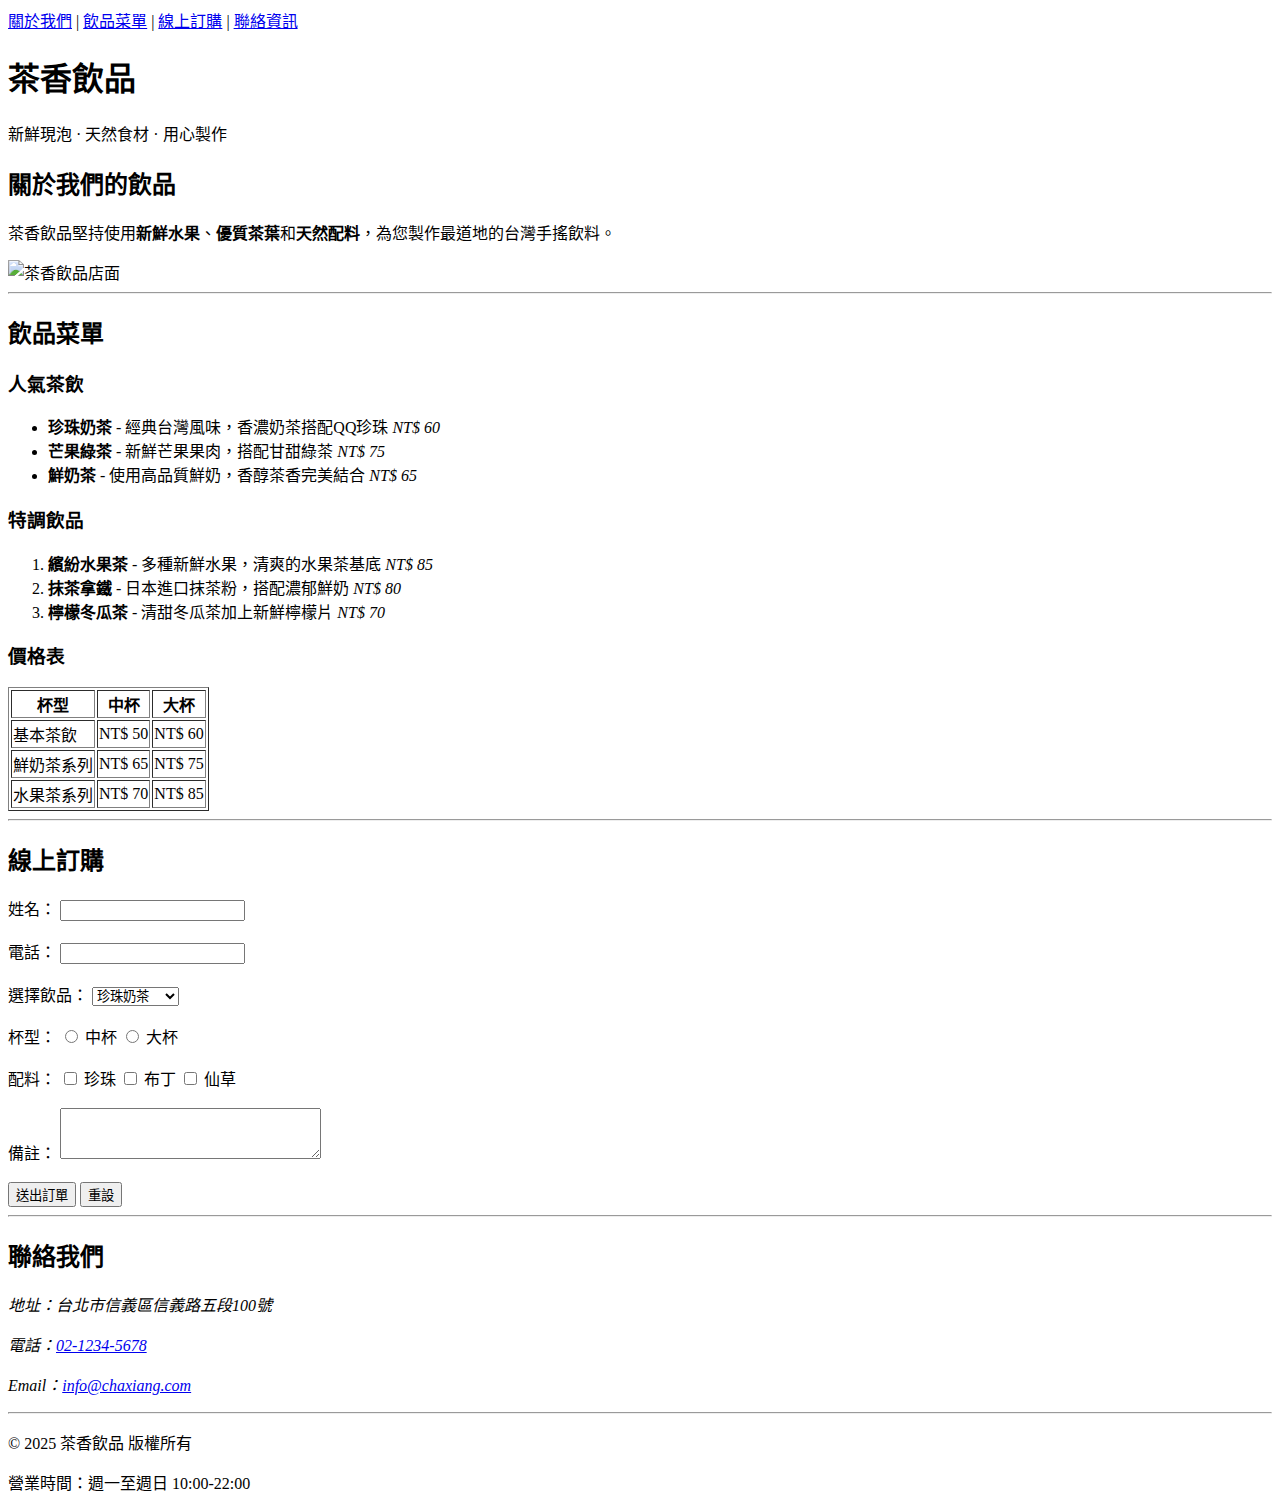
==== index.html @ 799b6af0 "feat add index.html" ====
<!DOCTYPE html>
<html lang="zh-TW">
<head>
    <meta charset="UTF-8">
    <meta name="viewport" content="width=device-width, initial-scale=1.0">
    <title>手搖飲料專賣店</title>
</head>
<body>
    <!-- 導航區 -->
    <nav>
        <a href="#about">關於我們</a> |
        <a href="#menu">飲品菜單</a> |
        <a href="#order">線上訂購</a> |
        <a href="#contact">聯絡資訊</a>
    </nav>
    
    <!-- 網頁標題 -->
    <header>
        <h1>茶香飲品</h1>
        <p>新鮮現泡 · 天然食材 · 用心製作</p>
    </header>
    
    <!-- 關於我們 -->
    <section id="about">
        <h2>關於我們的飲品</h2>
        <p>茶香飲品堅持使用<strong>新鮮水果</strong>、<strong>優質茶葉</strong>和<strong>天然配料</strong>，為您製作最道地的台灣手搖飲料。</p>
        <img src="/api/placeholder/300/200" alt="茶香飲品店面">
    </section>
    
    <hr>
    
    <!-- 飲品菜單 -->
    <section id="menu">
        <h2>飲品菜單</h2>
        
        <h3>人氣茶飲</h3>
        <ul>
            <li><strong>珍珠奶茶</strong> - 經典台灣風味，香濃奶茶搭配QQ珍珠 <em>NT$ 60</em></li>
            <li><strong>芒果綠茶</strong> - 新鮮芒果果肉，搭配甘甜綠茶 <em>NT$ 75</em></li>
            <li><strong>鮮奶茶</strong> - 使用高品質鮮奶，香醇茶香完美結合 <em>NT$ 65</em></li>
        </ul>
        
        <h3>特調飲品</h3>
        <ol>
            <li><strong>繽紛水果茶</strong> - 多種新鮮水果，清爽的水果茶基底 <em>NT$ 85</em></li>
            <li><strong>抹茶拿鐵</strong> - 日本進口抹茶粉，搭配濃郁鮮奶 <em>NT$ 80</em></li>
            <li><strong>檸檬冬瓜茶</strong> - 清甜冬瓜茶加上新鮮檸檬片 <em>NT$ 70</em></li>
        </ol>
        
        <h3>價格表</h3>
        <table border="1">
            <tr>
                <th>杯型</th>
                <th>中杯</th>
                <th>大杯</th>
            </tr>
            <tr>
                <td>基本茶飲</td>
                <td>NT$ 50</td>
                <td>NT$ 60</td>
            </tr>
            <tr>
                <td>鮮奶茶系列</td>
                <td>NT$ 65</td>
                <td>NT$ 75</td>
            </tr>
            <tr>
                <td>水果茶系列</td>
                <td>NT$ 70</td>
                <td>NT$ 85</td>
            </tr>
        </table>
    </section>
    
    <hr>
    
    <!-- 訂購表單 -->
    <section id="order">
        <h2>線上訂購</h2>
        <form>
            <div>
                <label for="name">姓名：</label>
                <input type="text" id="name" name="name">
            </div>
            <br>
            
            <div>
                <label for="phone">電話：</label>
                <input type="tel" id="phone" name="phone">
            </div>
            <br>
            
            <div>
                <label for="drink">選擇飲品：</label>
                <select id="drink" name="drink">
                    <option value="bubble-tea">珍珠奶茶</option>
                    <option value="mango-green-tea">芒果綠茶</option>
                    <option value="milk-tea">鮮奶茶</option>
                    <option value="fruit-tea">繽紛水果茶</option>
                    <option value="matcha-latte">抹茶拿鐵</option>
                    <option value="lemon-winter-melon">檸檬冬瓜茶</option>
                </select>
            </div>
            <br>
            
            <div>
                <label>杯型：</label>
                <input type="radio" id="medium" name="size" value="medium">
                <label for="medium">中杯</label>
                <input type="radio" id="large" name="size" value="large">
                <label for="large">大杯</label>
            </div>
            <br>
            
            <div>
                <label>配料：</label>
                <input type="checkbox" id="pearl" name="toppings" value="pearl">
                <label for="pearl">珍珠</label>
                <input type="checkbox" id="pudding" name="toppings" value="pudding">
                <label for="pudding">布丁</label>
                <input type="checkbox" id="grass-jelly" name="toppings" value="grass-jelly">
                <label for="grass-jelly">仙草</label>
            </div>
            <br>
            
            <div>
                <label for="notes">備註：</label>
                <textarea id="notes" name="notes" rows="3" cols="30"></textarea>
            </div>
            <br>
            
            <button type="submit">送出訂單</button>
            <button type="reset">重設</button>
        </form>
    </section>
    
    <hr>
    
    <!-- 聯絡資訊 -->
    <section id="contact">
        <h2>聯絡我們</h2>
        <address>
            <p>地址：台北市信義區信義路五段100號</p>
            <p>電話：<a href="tel:02-1234-5678">02-1234-5678</a></p>
            <p>Email：<a href="mailto:info@chaxiang.com">info@chaxiang.com</a></p>
        </address>
    </section>
    
    <!-- 頁腳信息 -->
    <footer>
        <hr>
        <p>© 2025 茶香飲品 版權所有</p>
        <p>營業時間：週一至週日 10:00-22:00</p>
    </footer>
</body>
</html>
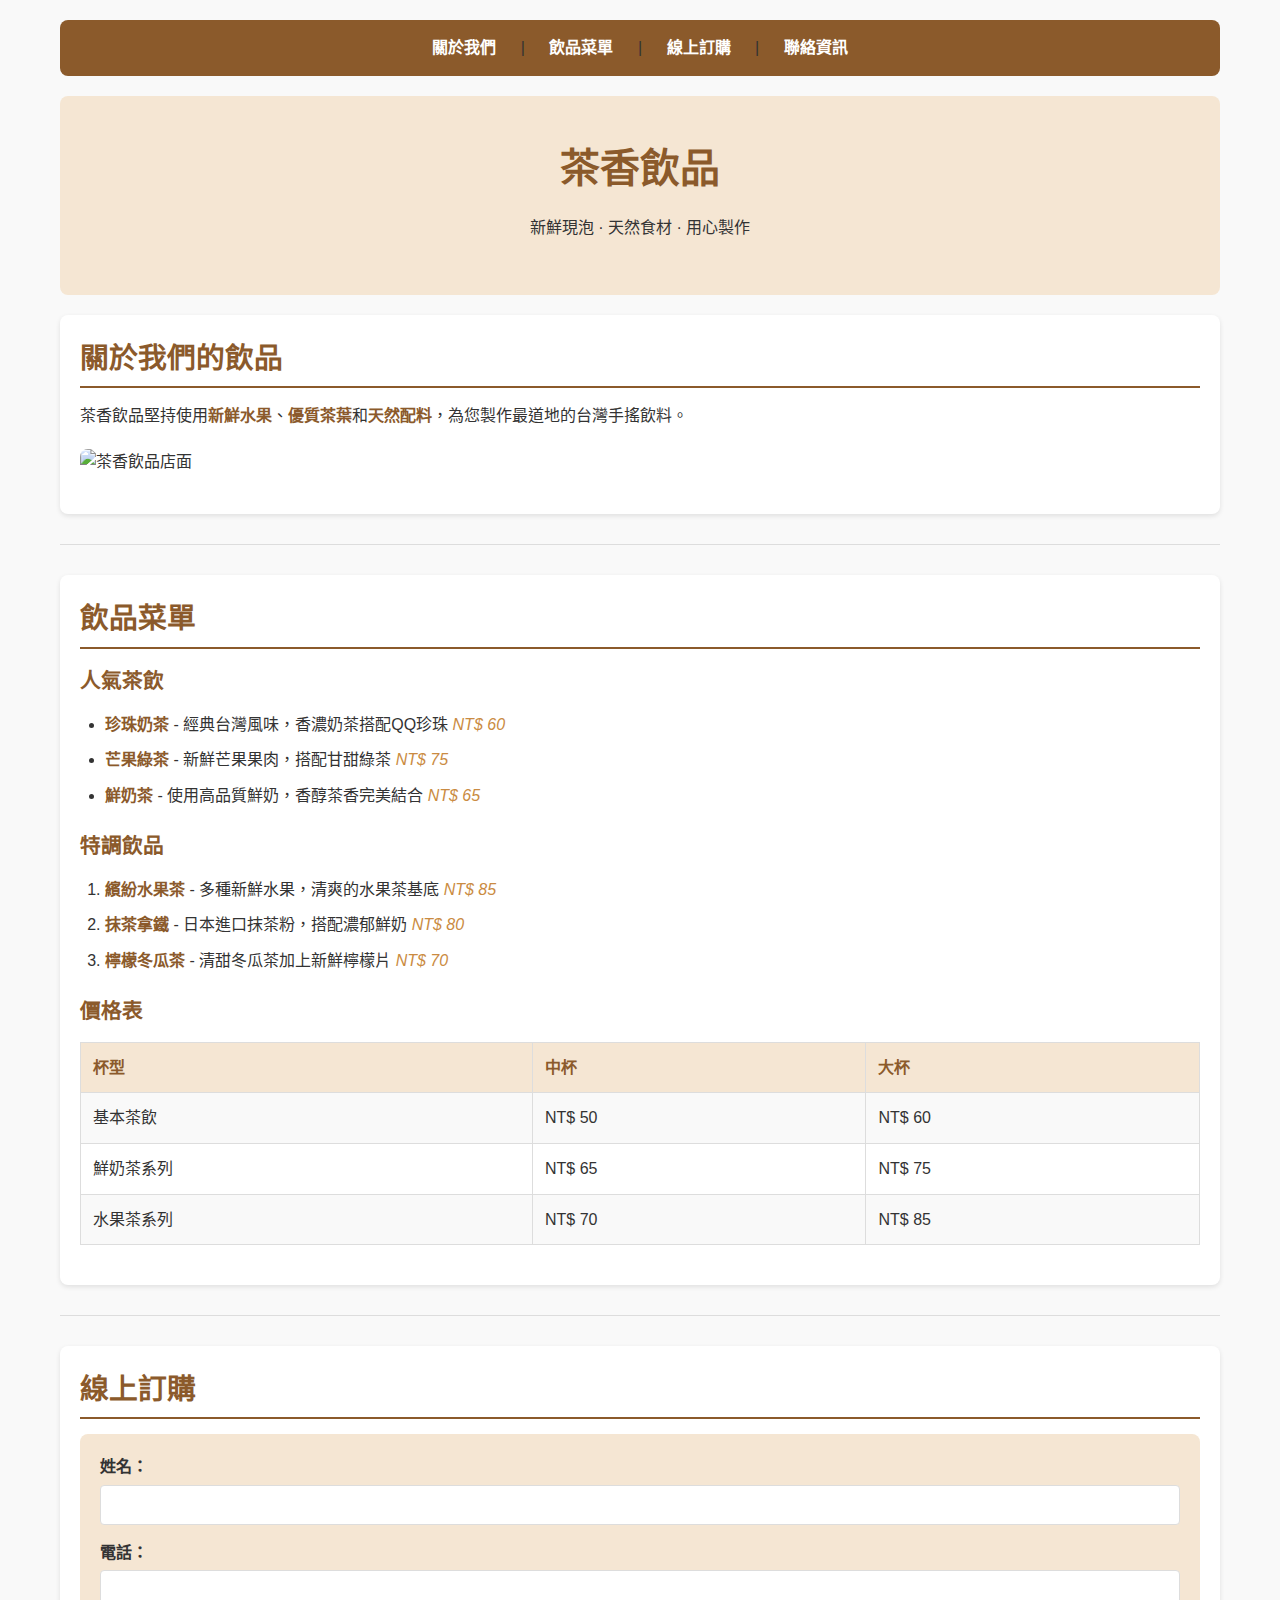
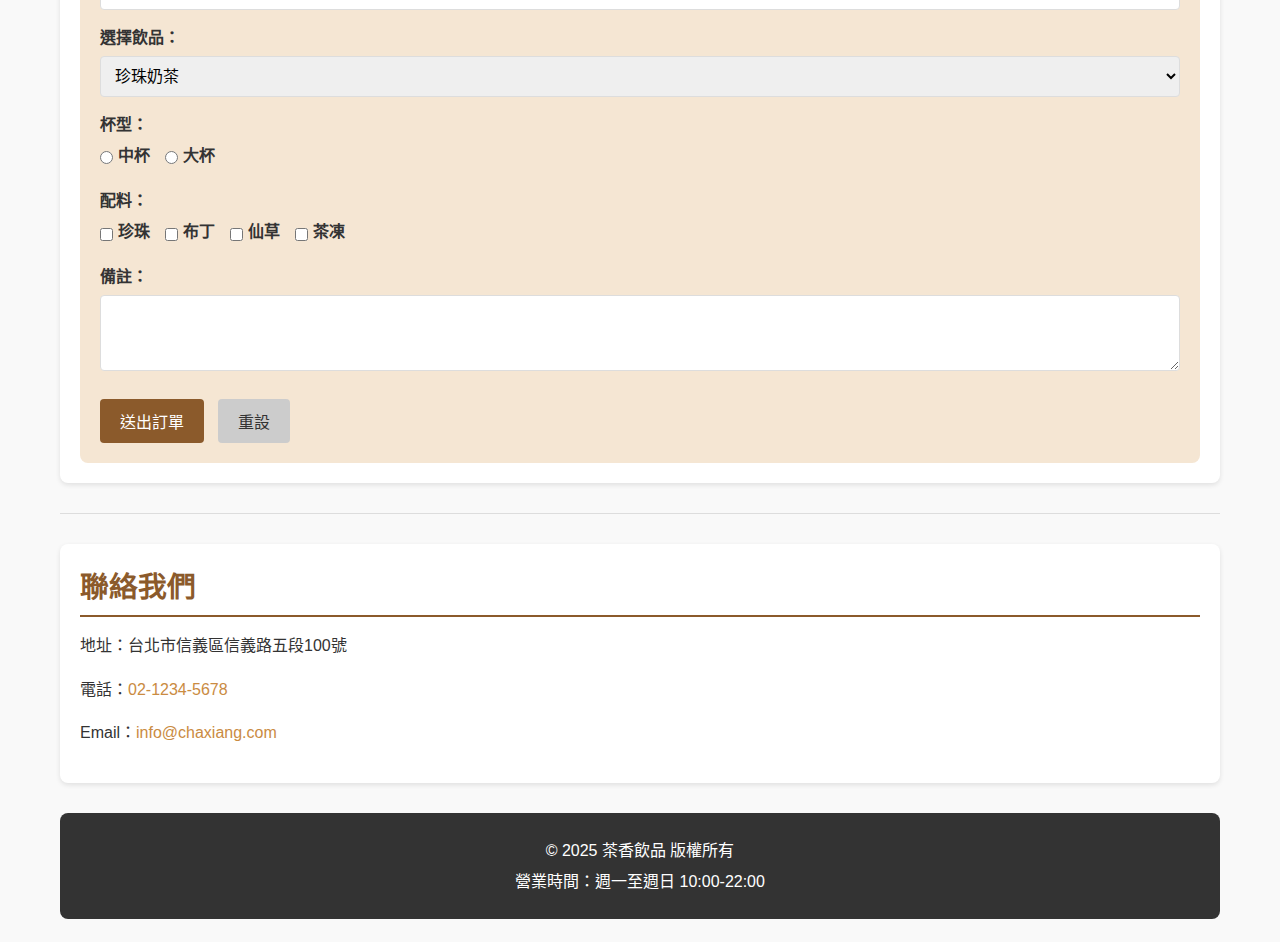
==== commit 088e717d: "feat:add style.css" ====
--- a/index.html
+++ b/index.html
@@ -4,6 +4,8 @@
     <meta charset="UTF-8">
     <meta name="viewport" content="width=device-width, initial-scale=1.0">
     <title>手搖飲料專賣店</title>
+    <!-- 連結外部CSS檔案 -->
+    <link rel="stylesheet" href="style.css">
 </head>
 <body>
     <!-- 導航區 -->
@@ -48,7 +50,7 @@
         </ol>
         
         <h3>價格表</h3>
-        <table border="1">
+        <table>
             <tr>
                 <th>杯型</th>
                 <th>中杯</th>
@@ -78,19 +80,17 @@
     <section id="order">
         <h2>線上訂購</h2>
         <form>
-            <div>
+            <div class="form-group">
                 <label for="name">姓名：</label>
                 <input type="text" id="name" name="name">
             </div>
-            <br>
             
-            <div>
+            <div class="form-group">
                 <label for="phone">電話：</label>
                 <input type="tel" id="phone" name="phone">
             </div>
-            <br>
             
-            <div>
+            <div class="form-group">
                 <label for="drink">選擇飲品：</label>
                 <select id="drink" name="drink">
                     <option value="bubble-tea">珍珠奶茶</option>
@@ -101,36 +101,52 @@
                     <option value="lemon-winter-melon">檸檬冬瓜茶</option>
                 </select>
             </div>
-            <br>
             
-            <div>
+            <div class="form-group">
                 <label>杯型：</label>
-                <input type="radio" id="medium" name="size" value="medium">
-                <label for="medium">中杯</label>
-                <input type="radio" id="large" name="size" value="large">
-                <label for="large">大杯</label>
+                <div class="inline-options">
+                    <div class="option">
+                        <input type="radio" id="medium" name="size" value="medium">
+                        <label for="medium">中杯</label>
+                    </div>
+                    <div class="option">
+                        <input type="radio" id="large" name="size" value="large">
+                        <label for="large">大杯</label>
+                    </div>
+                </div>
             </div>
-            <br>
             
-            <div>
+            <div class="form-group">
                 <label>配料：</label>
-                <input type="checkbox" id="pearl" name="toppings" value="pearl">
-                <label for="pearl">珍珠</label>
-                <input type="checkbox" id="pudding" name="toppings" value="pudding">
-                <label for="pudding">布丁</label>
-                <input type="checkbox" id="grass-jelly" name="toppings" value="grass-jelly">
-                <label for="grass-jelly">仙草</label>
+                <div class="inline-options">
+                    <div class="option">
+                        <input type="checkbox" id="pearl" name="toppings" value="pearl">
+                        <label for="pearl">珍珠</label>
+                    </div>
+                    <div class="option">
+                        <input type="checkbox" id="pudding" name="toppings" value="pudding">
+                        <label for="pudding">布丁</label>
+                    </div>
+                    <div class="option">
+                        <input type="checkbox" id="grass-jelly" name="toppings" value="grass-jelly">
+                        <label for="grass-jelly">仙草</label>
+                    </div>
+                    <div class="option">
+                        <input type="checkbox" id="grass-tea-jelly" name="toppings" value="grass-jelly">
+                        <label for="grass-jelly">茶凍</label>
+                    </div>
+                </div>
             </div>
-            <br>
             
-            <div>
+            <div class="form-group">
                 <label for="notes">備註：</label>
                 <textarea id="notes" name="notes" rows="3" cols="30"></textarea>
             </div>
-            <br>
             
-            <button type="submit">送出訂單</button>
-            <button type="reset">重設</button>
+            <div class="button-group">
+                <button type="submit" class="btn-submit">送出訂單</button>
+                <button type="reset" class="btn-reset">重設</button>
+            </div>
         </form>
     </section>
     
@@ -148,7 +164,6 @@
     
     <!-- 頁腳信息 -->
     <footer>
-        <hr>
         <p>© 2025 茶香飲品 版權所有</p>
         <p>營業時間：週一至週日 10:00-22:00</p>
     </footer>
--- a/style.css
+++ b/style.css
@@ -0,0 +1,252 @@
+/* 基本樣式重置 */
+* {
+    margin: 0;
+    padding: 0;
+    box-sizing: border-box;
+}
+
+/* 基本頁面設定 */
+body {
+    font-family: '微軟正黑體', Arial, sans-serif;
+    line-height: 1.6;
+    color: #333;
+    background-color: #f9f9f9;
+    padding: 20px;
+    max-width: 1200px;
+    margin: 0 auto;
+}
+
+/* 標題樣式 */
+h1, h2, h3 {
+    margin-bottom: 15px;
+    color: #8b5a2b; /* 咖啡色調，象徵茶飲 */
+}
+
+h1 {
+    font-size: 2.5em;
+}
+
+h2 {
+    font-size: 1.8em;
+    border-bottom: 2px solid #8b5a2b;
+    padding-bottom: 5px;
+}
+
+h3 {
+    font-size: 1.3em;
+}
+
+/* 段落樣式 */
+p {
+    margin-bottom: 15px;
+}
+
+/* 區塊間距 */
+section {
+    margin-bottom: 30px;
+    padding: 20px;
+    background-color: #fff;
+    border-radius: 8px;
+    box-shadow: 0 2px 5px rgba(0, 0, 0, 0.1);
+}
+
+/* 導航樣式 */
+nav {
+    background-color: #8b5a2b;
+    padding: 15px;
+    margin-bottom: 20px;
+    border-radius: 8px;
+    text-align: center;
+}
+
+nav a {
+    color: white;
+    text-decoration: none;
+    padding: 5px 15px;
+    margin: 0 5px;
+    font-weight: bold;
+}
+
+nav a:hover {
+    text-decoration: underline;
+    background-color: rgba(255, 255, 255, 0.2);
+    border-radius: 4px;
+}
+
+/* 頁首樣式 */
+header {
+    text-align: center;
+    padding: 40px 20px;
+    background-color: #f5e6d3; /* 淺茶色背景 */
+    border-radius: 8px;
+    margin-bottom: 20px;
+}
+
+/* 圖片樣式 */
+img {
+    max-width: 100%;
+    height: auto;
+    border-radius: 8px;
+    display: block;
+    margin: 20px auto;
+}
+
+/* 列表樣式 */
+ul, ol {
+    margin-left: 25px;
+    margin-bottom: 20px;
+}
+
+li {
+    margin-bottom: 10px;
+}
+
+/* 表格樣式 */
+table {
+    width: 100%;
+    border-collapse: collapse;
+    margin-bottom: 20px;
+}
+
+table, th, td {
+    border: 1px solid #ddd;
+}
+
+th, td {
+    padding: 12px;
+    text-align: left;
+}
+
+th {
+    background-color: #f5e6d3;
+    color: #8b5a2b;
+}
+
+tr:nth-child(even) {
+    background-color: #f9f9f9;
+}
+
+tr:hover {
+    background-color: #f2f2f2;
+}
+
+/* 表單樣式 */
+form {
+    background-color: #f5e6d3;
+    padding: 20px;
+    border-radius: 8px;
+}
+
+.form-group {
+    margin-bottom: 15px;
+}
+
+label {
+    display: block;
+    margin-bottom: 5px;
+    font-weight: bold;
+}
+
+input[type="text"],
+input[type="tel"],
+select,
+textarea {
+    width: 100%;
+    padding: 10px;
+    border: 1px solid #ddd;
+    border-radius: 4px;
+    font-size: 16px;
+}
+
+/* 單選與複選按鈕的水平排列 */
+.inline-options {
+    display: flex;
+    flex-direction: row;
+    flex-wrap: wrap;
+    gap: 15px;
+}
+
+.option {
+    display: flex;
+    align-items: center;
+}
+
+input[type="radio"],
+input[type="checkbox"] {
+    margin-right: 5px;
+}
+
+.button-group {
+    margin-top: 20px;
+}
+
+button {
+    padding: 10px 20px;
+    border: none;
+    border-radius: 4px;
+    font-size: 16px;
+    cursor: pointer;
+    margin-right: 10px;
+}
+
+.btn-submit {
+    background-color: #8b5a2b;
+    color: white;
+}
+
+.btn-reset {
+    background-color: #ccc;
+    color: #333;
+}
+
+button:hover {
+    opacity: 0.9;
+}
+
+/* 強調樣式 */
+strong {
+    color: #8b5a2b;
+}
+
+em {
+    font-style: italic;
+    color: #ca8b42;
+}
+
+/* 水平線樣式 */
+hr {
+    border: 0;
+    height: 1px;
+    background-color: #ddd;
+    margin: 30px 0;
+}
+
+/* 底部樣式 */
+footer {
+    text-align: center;
+    padding: 20px;
+    background-color: #333;
+    color: white;
+    border-radius: 8px;
+    margin-top: 30px;
+}
+
+footer p {
+    margin: 5px 0;
+}
+
+/* 連結樣式 */
+a {
+    color: #ca8b42;
+    text-decoration: none;
+}
+
+a:hover {
+    text-decoration: underline;
+}
+
+/* 聯絡資訊樣式 */
+address {
+    font-style: normal;
+    line-height: 1.8;
+}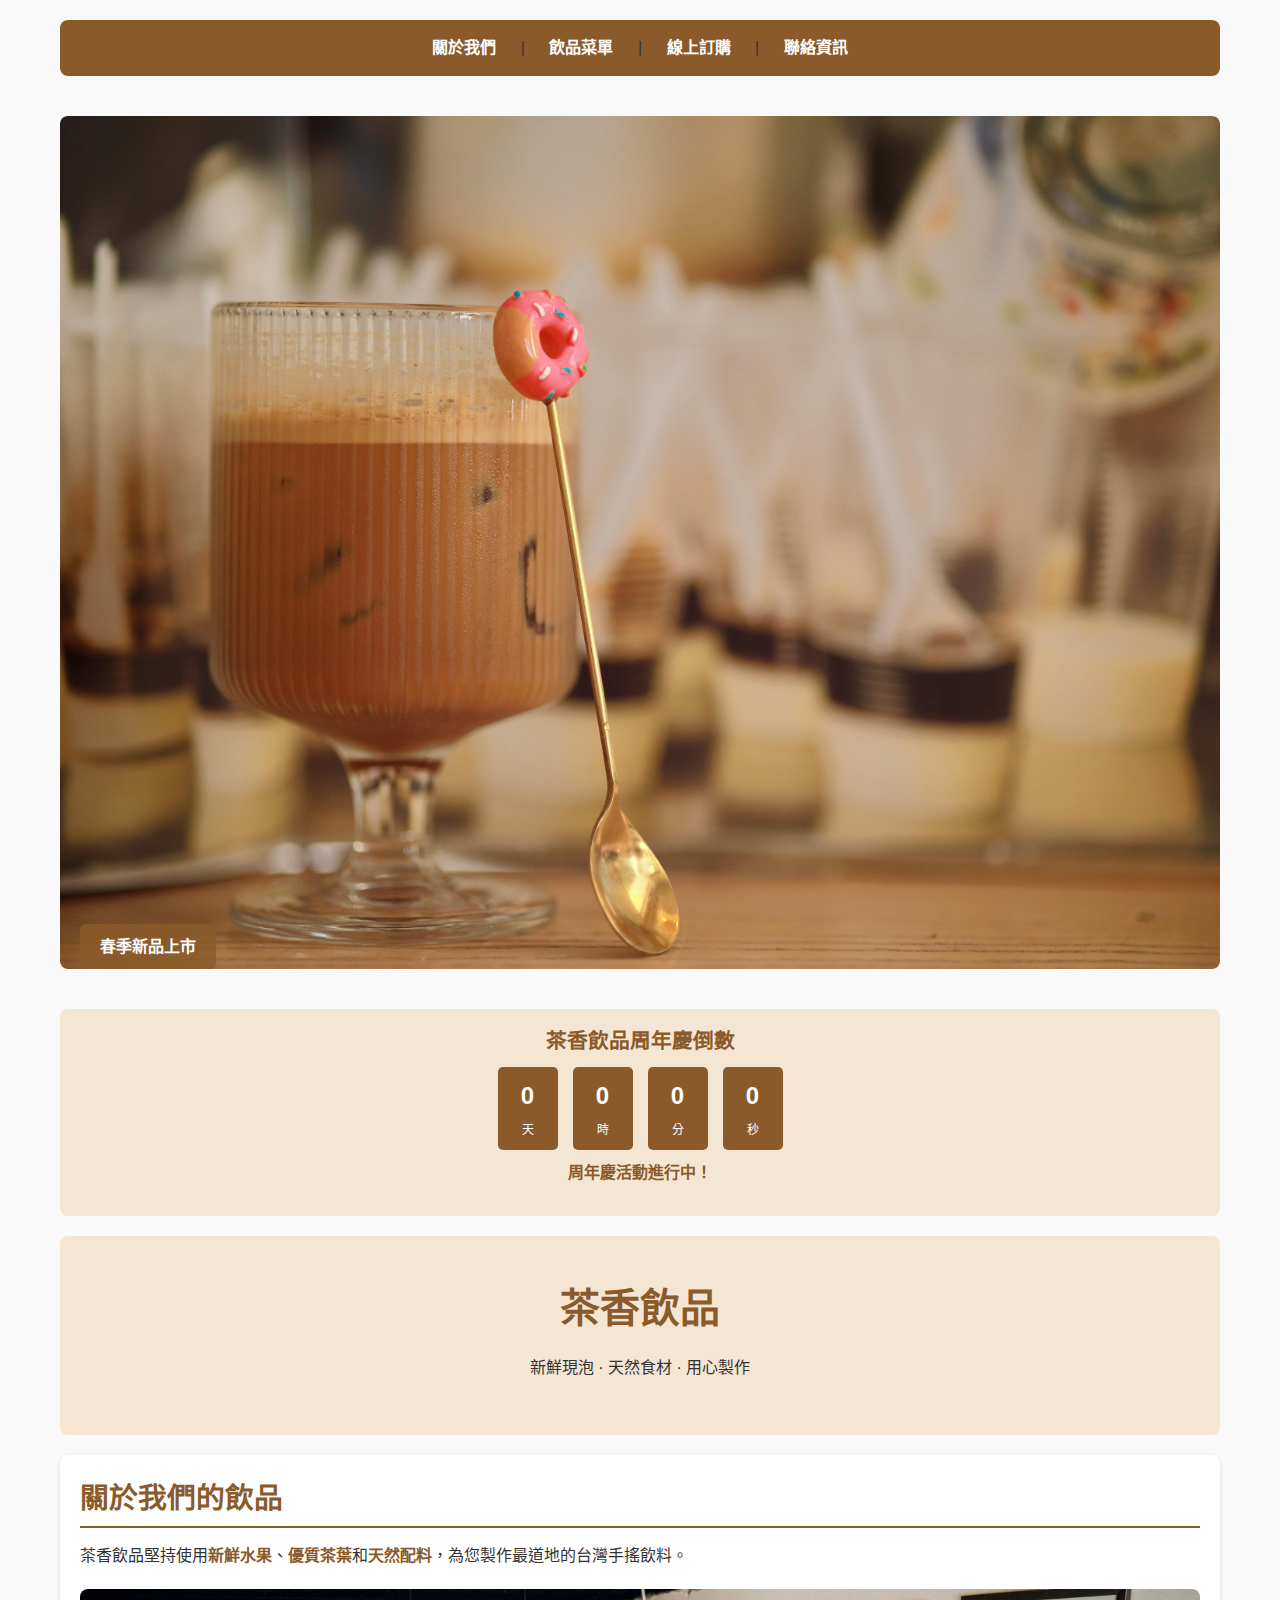
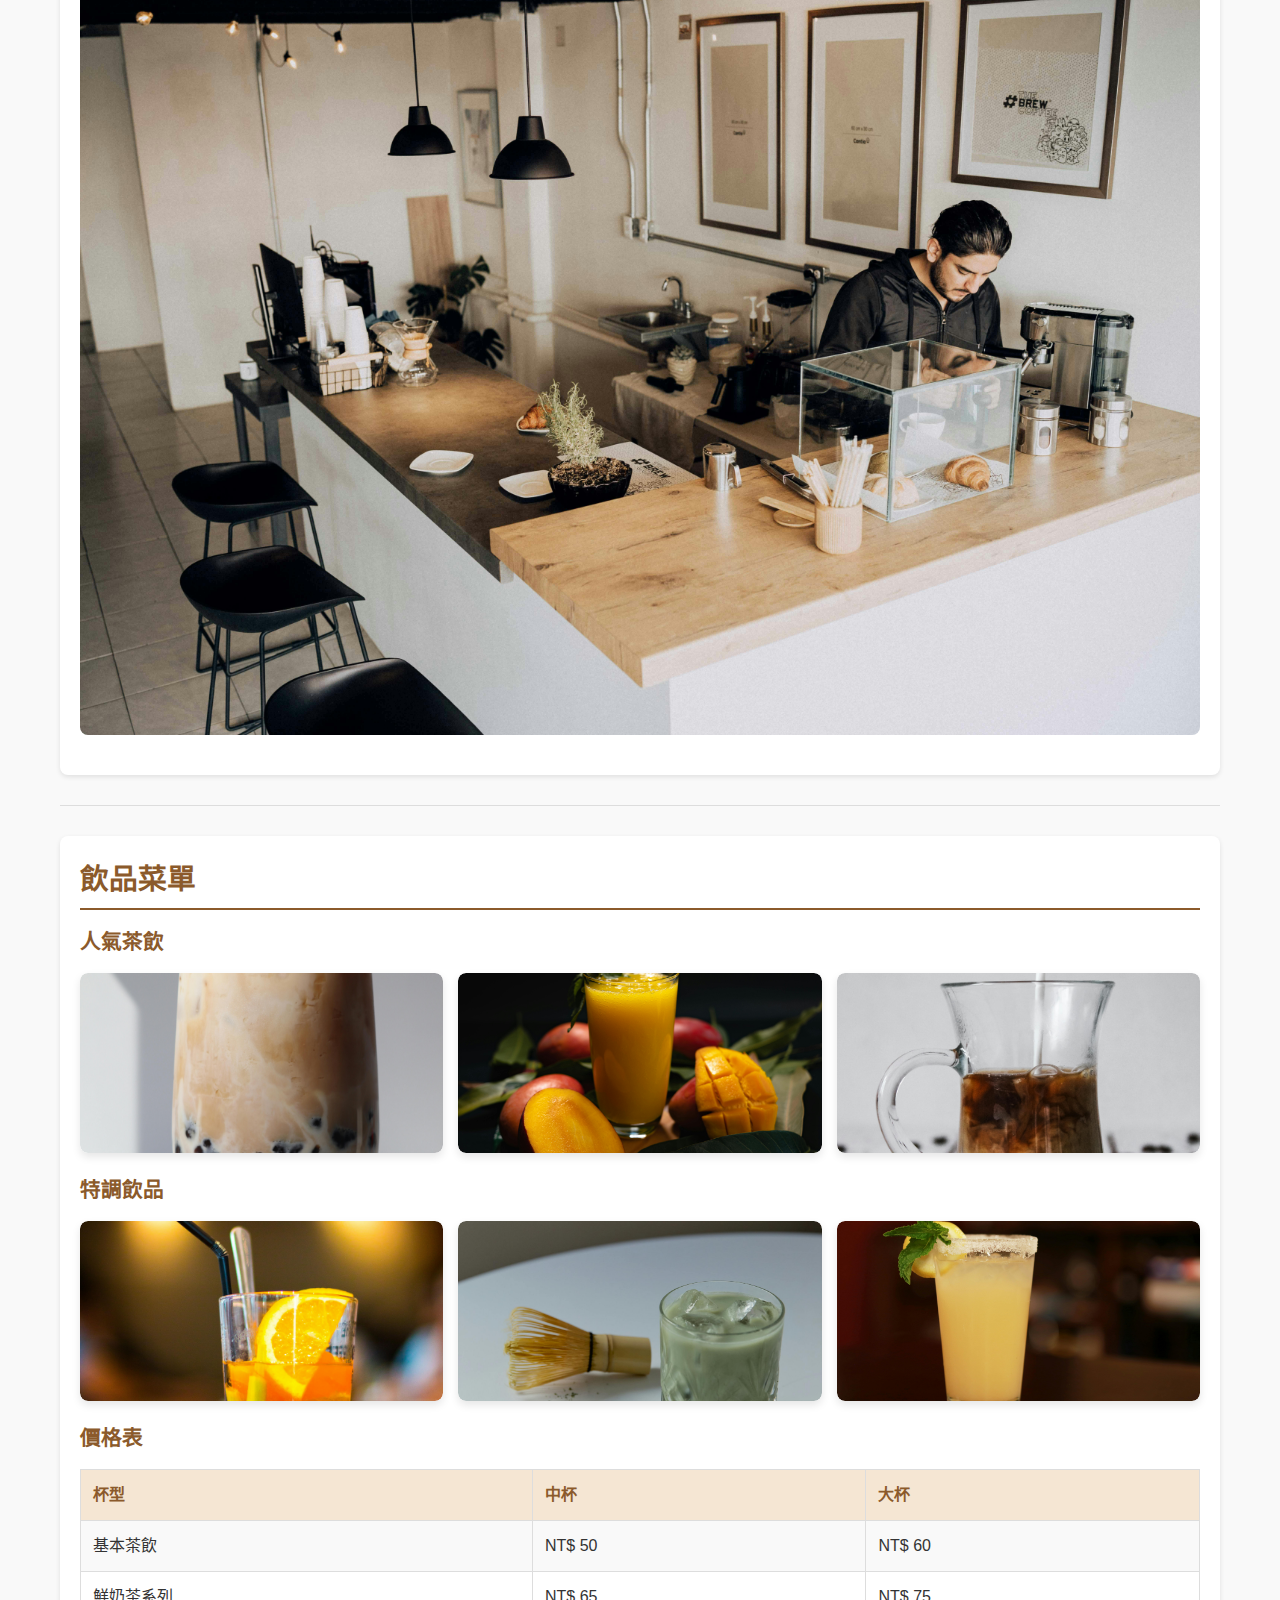
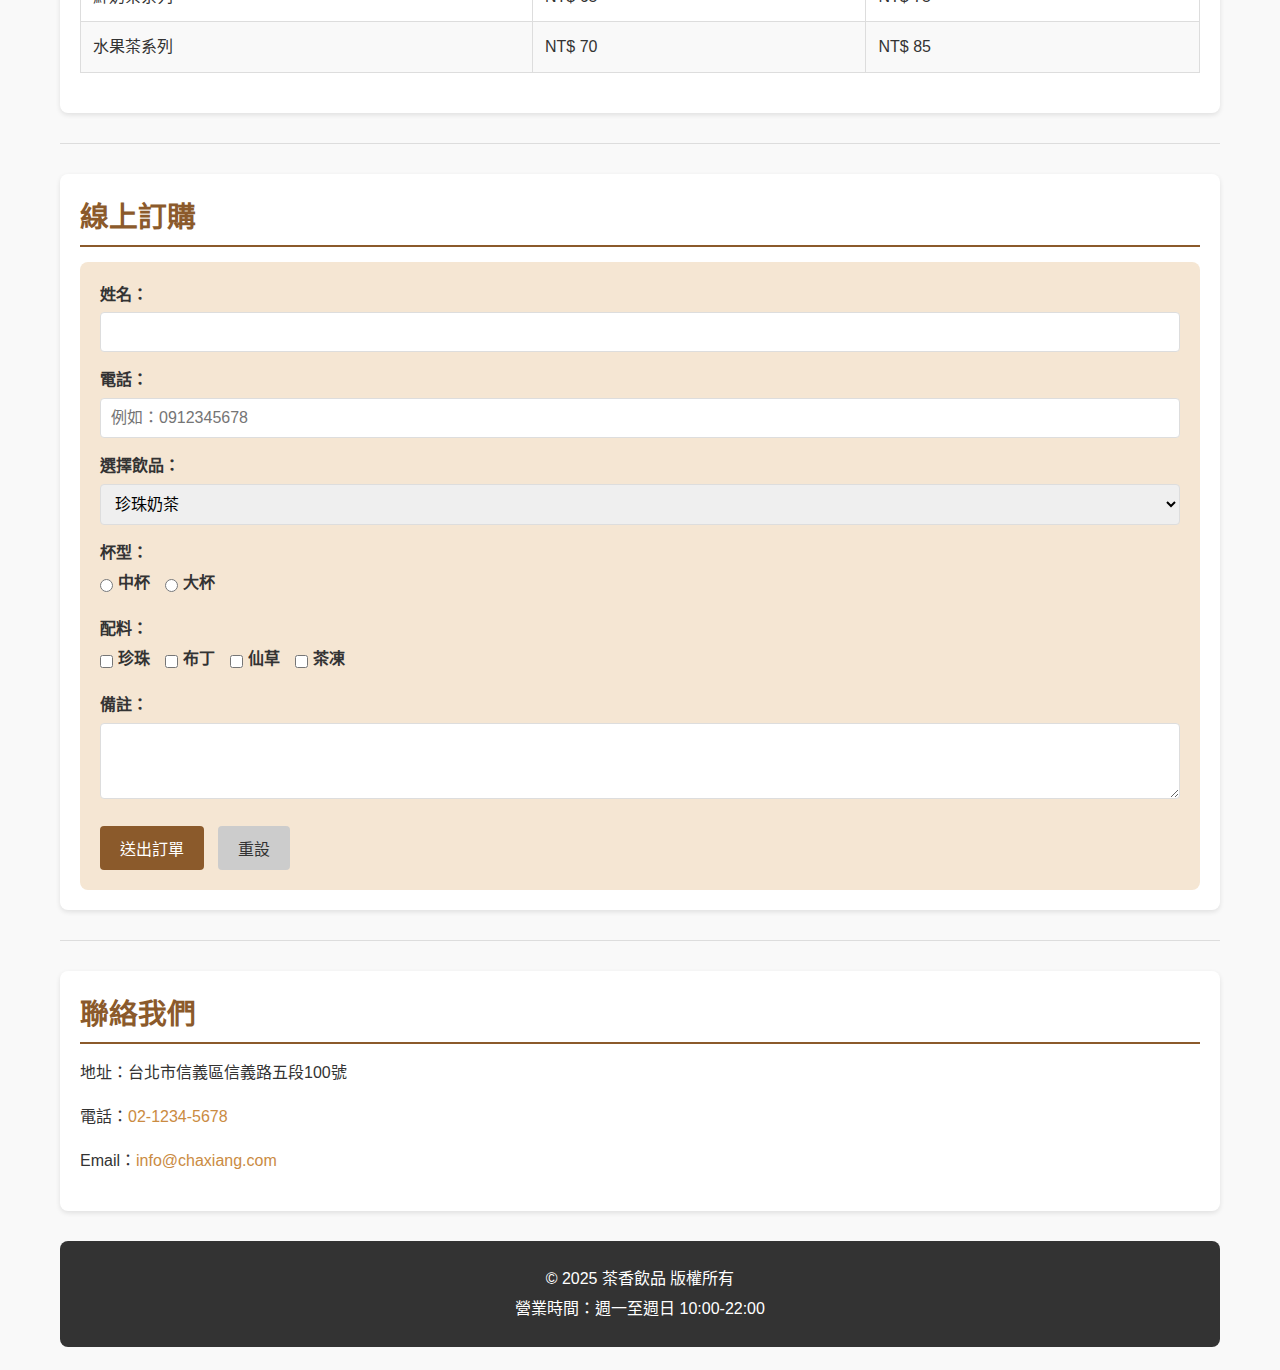
==== commit 0015da42: "feat : add javascript part" ====
--- a/index.html
+++ b/index.html
@@ -16,6 +16,36 @@
         <a href="#contact">聯絡資訊</a>
     </nav>
     
+    <!-- Banner 輪播 -->
+    <div class="banner-container">
+        <img id="banner-image" class="banner-image" src="picture/drink1.jpg" alt="茶香飲品">
+        <div id="banner-title" class="banner-title">春季新品上市</div>
+    </div>
+    
+    <!-- 倒數計時區 -->
+    <div class="countdown-container">
+        <h3 class="countdown-title">茶香飲品周年慶倒數</h3>
+        <div class="countdown-timer">
+            <div class="countdown-box">
+                <div id="countdown-days" class="countdown-number">00</div>
+                <div class="countdown-label">天</div>
+            </div>
+            <div class="countdown-box">
+                <div id="countdown-hours" class="countdown-number">00</div>
+                <div class="countdown-label">時</div>
+            </div>
+            <div class="countdown-box">
+                <div id="countdown-minutes" class="countdown-number">00</div>
+                <div class="countdown-label">分</div>
+            </div>
+            <div class="countdown-box">
+                <div id="countdown-seconds" class="countdown-number">00</div>
+                <div class="countdown-label">秒</div>
+            </div>
+        </div>
+        <p id="countdown-message" class="countdown-message">活動即將開始，敬請期待！</p>
+    </div>
+
     <!-- 網頁標題 -->
     <header>
         <h1>茶香飲品</h1>
@@ -26,28 +56,71 @@
     <section id="about">
         <h2>關於我們的飲品</h2>
         <p>茶香飲品堅持使用<strong>新鮮水果</strong>、<strong>優質茶葉</strong>和<strong>天然配料</strong>，為您製作最道地的台灣手搖飲料。</p>
-        <img src="/api/placeholder/300/200" alt="茶香飲品店面">
+        <img src="./picture//shop.jpg" alt="茶香飲品店面">
     </section>
     
     <hr>
     
+    <!-- 飲品菜單 -->
     <!-- 飲品菜單 -->
     <section id="menu">
         <h2>飲品菜單</h2>
         
         <h3>人氣茶飲</h3>
-        <ul>
-            <li><strong>珍珠奶茶</strong> - 經典台灣風味，香濃奶茶搭配QQ珍珠 <em>NT$ 60</em></li>
-            <li><strong>芒果綠茶</strong> - 新鮮芒果果肉，搭配甘甜綠茶 <em>NT$ 75</em></li>
-            <li><strong>鮮奶茶</strong> - 使用高品質鮮奶，香醇茶香完美結合 <em>NT$ 65</em></li>
-        </ul>
+        <div class="drink-gallery">
+            <div class="drink-item">
+                <img src="picture/bubble.jpg" alt="珍珠奶茶">
+                <div class="drink-overlay">
+                    <h4>珍珠奶茶</h4>
+                    <p>經典台灣風味，香濃奶茶搭配QQ珍珠</p>
+                    <p class="price">NT$ 60</p>
+                </div>
+            </div>
+            <div class="drink-item">
+                <img src="picture/mango.jpg" alt="芒果綠茶">
+                <div class="drink-overlay">
+                    <h4>芒果綠茶</h4>
+                    <p>新鮮芒果果肉，搭配甘甜綠茶</p>
+                    <p class="price">NT$ 75</p>
+                </div>
+            </div>
+            <div class="drink-item">
+                <img src="picture/milktea.jpg" alt="鮮奶茶">
+                <div class="drink-overlay">
+                    <h4>鮮奶茶</h4>
+                    <p>使用高品質鮮奶，香醇茶香完美結合</p>
+                    <p class="price">NT$ 65</p>
+                </div>
+            </div>
+        </div>
         
         <h3>特調飲品</h3>
-        <ol>
-            <li><strong>繽紛水果茶</strong> - 多種新鮮水果，清爽的水果茶基底 <em>NT$ 85</em></li>
-            <li><strong>抹茶拿鐵</strong> - 日本進口抹茶粉，搭配濃郁鮮奶 <em>NT$ 80</em></li>
-            <li><strong>檸檬冬瓜茶</strong> - 清甜冬瓜茶加上新鮮檸檬片 <em>NT$ 70</em></li>
-        </ol>
+        <div class="drink-gallery">
+            <div class="drink-item">
+                <img src="picture/fruit.jpg" alt="繽紛水果茶">
+                <div class="drink-overlay">
+                    <h4>繽紛水果茶</h4>
+                    <p>多種新鮮水果，清爽的水果茶基底</p>
+                    <p class="price">NT$ 85</p>
+                </div>
+            </div>
+            <div class="drink-item">
+                <img src="picture/mocha.jpg" alt="抹茶拿鐵">
+                <div class="drink-overlay">
+                    <h4>抹茶拿鐵</h4>
+                    <p>日本進口抹茶粉，搭配濃郁鮮奶</p>
+                    <p class="price">NT$ 80</p>
+                </div>
+            </div>
+            <div class="drink-item">
+                <img src="picture/lemontea.jpg" alt="檸檬冬瓜茶">
+                <div class="drink-overlay">
+                    <h4>檸檬冬瓜茶</h4>
+                    <p>清甜冬瓜茶加上新鮮檸檬片</p>
+                    <p class="price">NT$ 70</p>
+                </div>
+            </div>
+        </div>
         
         <h3>價格表</h3>
         <table>
@@ -77,17 +150,20 @@
     <hr>
     
     <!-- 訂購表單 -->
+    <!-- 訂購表單 -->
     <section id="order">
         <h2>線上訂購</h2>
-        <form>
+        <form onsubmit="return validateOrderForm(this);">
             <div class="form-group">
                 <label for="name">姓名：</label>
                 <input type="text" id="name" name="name">
+                <div class="error-message">請輸入您的姓名</div>
             </div>
             
             <div class="form-group">
                 <label for="phone">電話：</label>
-                <input type="tel" id="phone" name="phone">
+                <input type="tel" id="phone" name="phone" placeholder="例如：0912345678">
+                <div class="error-message">請輸入有效的電話號碼</div>
             </div>
             
             <div class="form-group">
@@ -114,6 +190,7 @@
                         <label for="large">大杯</label>
                     </div>
                 </div>
+                <div class="error-message">請選擇杯型</div>
             </div>
             
             <div class="form-group">
@@ -132,8 +209,8 @@
                         <label for="grass-jelly">仙草</label>
                     </div>
                     <div class="option">
-                        <input type="checkbox" id="grass-tea-jelly" name="toppings" value="grass-jelly">
-                        <label for="grass-jelly">茶凍</label>
+                        <input type="checkbox" id="tea-jelly" name="toppings" value="tea-jelly">
+                        <label for="tea-jelly">茶凍</label>
                     </div>
                 </div>
             </div>
@@ -168,4 +245,7 @@
         <p>營業時間：週一至週日 10:00-22:00</p>
     </footer>
 </body>
+<script src="form-validation.js"></script>
+<script src="banner-countdown.js"></script>
+<script src="drink_menu.js"></script>
 </html>--- a/style.css
+++ b/style.css
@@ -249,4 +249,251 @@
 address {
     font-style: normal;
     line-height: 1.8;
+}
+
+/* 訂單摘要的樣式 */
+.overlay {
+    position: fixed;
+    top: 0;
+    left: 0;
+    width: 100%;
+    height: 100%;
+    background-color: rgba(0, 0, 0, 0.5);
+    z-index: 1000;
+}
+
+.summary-container {
+    position: fixed;
+    top: 50%;
+    left: 50%;
+    transform: translate(-50%, -50%);
+    background-color: white;
+    padding: 20px;
+    border-radius: 8px;
+    box-shadow: 0 0 20px rgba(0, 0, 0, 0.3);
+    z-index: 1001;
+    max-width: 500px;
+    width: 90%;
+}
+
+.order-summary {
+    text-align: left;
+}
+
+.order-summary h3 {
+    color: #8b5a2b;
+    text-align: center;
+    margin-bottom: 20px;
+    padding-bottom: 10px;
+    border-bottom: 2px solid #8b5a2b;
+}
+
+.order-summary p {
+    margin: 10px 0;
+    padding: 5px 0;
+    border-bottom: 1px dashed #ddd;
+}
+
+.summary-actions {
+    display: flex;
+    justify-content: center;
+    gap: 15px;
+    margin-top: 20px;
+}
+
+.summary-actions button {
+    padding: 10px 20px;
+    border: none;
+    border-radius: 4px;
+    cursor: pointer;
+    font-size: 16px;
+    transition: all 0.3s;
+}
+
+.summary-actions button:first-child {
+    background-color: #8b5a2b;
+    color: white;
+}
+
+.summary-actions button:first-child:hover {
+    background-color: #6d472b;
+}
+
+.summary-actions button:last-child {
+    background-color: #ccc;
+    color: #333;
+}
+
+.summary-actions button:last-child:hover {
+    background-color: #999;
+}
+
+/* 表單驗證相關樣式 */
+.form-group.error input,
+.form-group.error select,
+.form-group.error textarea {
+    border: 1px solid #ff6b6b;
+    background-color: #fff0f0;
+}
+
+.form-group .error-message {
+    color: #ff6b6b;
+    font-size: 0.9em;
+    margin-top: 5px;
+    display: none;
+}
+
+.form-group.error .error-message {
+    display: block;
+}
+
+/* Banner 相關樣式 */
+.banner-container {
+    position: relative;
+    max-width: 100%;
+    margin: 0 auto;
+    overflow: hidden;
+    border-radius: 8px;
+}
+
+.banner-image {
+    width: 100%;
+    height: auto;
+    display: block;
+}
+
+.banner-title {
+    position: absolute;
+    bottom: 20px;
+    left: 20px;
+    background-color: rgba(139, 90, 43, 0.8);
+    color: white;
+    padding: 10px 20px;
+    border-radius: 5px;
+    font-weight: bold;
+}
+
+/* 倒數計時器樣式 */
+.countdown-container {
+    background-color: #f5e6d3;
+    border-radius: 8px;
+    padding: 15px;
+    margin: 20px 0;
+    text-align: center;
+}
+
+.countdown-title {
+    color: #8b5a2b;
+    margin-bottom: 10px;
+}
+
+.countdown-timer {
+    display: flex;
+    justify-content: center;
+    gap: 15px;
+}
+
+.countdown-box {
+    background-color: #8b5a2b;
+    color: white;
+    padding: 10px;
+    border-radius: 5px;
+    min-width: 60px;
+    text-align: center;
+}
+
+.countdown-number {
+    font-size: 24px;
+    font-weight: bold;
+}
+
+.countdown-label {
+    font-size: 12px;
+    margin-top: 5px;
+}
+
+.countdown-message {
+    margin-top: 10px;
+    font-weight: bold;
+    color: #8b5a2b;
+}
+
+/* 飲品展示相關樣式 */
+.drink-gallery {
+    display: grid;
+    grid-template-columns: repeat(3, 1fr); /* 固定三列佈局 */
+    gap: 15px;
+    margin-bottom: 20px;
+}
+
+.drink-item {
+    position: relative;
+    overflow: hidden;
+    border-radius: 8px;
+    box-shadow: 0 4px 8px rgba(0, 0, 0, 0.1);
+    height: 180px; /* 降低高度使其更小 */
+    cursor: pointer; /* 滑鼠變為指針，提示可點擊 */
+}
+
+.drink-item img {
+    width: 100%;
+    height: 100%;
+    object-fit: cover;
+    transition: filter 0.3s ease, transform 0.3s ease;
+    margin: 0;
+}
+
+.drink-overlay {
+    position: absolute;
+    top: 0;
+    left: 0;
+    width: 100%;
+    height: 100%;
+    background-color: rgba(139, 90, 43, 0.85);
+    color: white;
+    display: flex;
+    flex-direction: column;
+    justify-content: center;
+    align-items: center;
+    text-align: center;
+    padding: 20px;
+    opacity: 0;
+    transition: opacity 0.3s ease;
+}
+
+.drink-overlay h4 {
+    margin-bottom: 5px;
+    font-size: 1.2em;
+    color: white;
+}
+
+.drink-overlay p {
+    margin-bottom: 5px;
+    font-size: 0.9em;
+}
+
+.drink-overlay .price {
+    font-weight: bold;
+    color: #ffd700;
+    font-size: 1.1em;
+    margin-top: 3px;
+}
+
+/* 不再需要 :hover 選擇器，因為我們使用 JavaScript 處理懸停效果 */
+
+/* 響應式設計 */
+@media (max-width: 768px) {
+    .drink-gallery {
+        grid-template-columns: repeat(2, 1fr); /* 平板設備顯示兩列 */
+    }
+}
+
+@media (max-width: 480px) {
+    .drink-gallery {
+        grid-template-columns: 1fr; /* 手機設備顯示一列 */
+    }
+    
+    .drink-item {
+        height: 160px; /* 更小的手機螢幕上進一步降低高度 */
+    }
 }